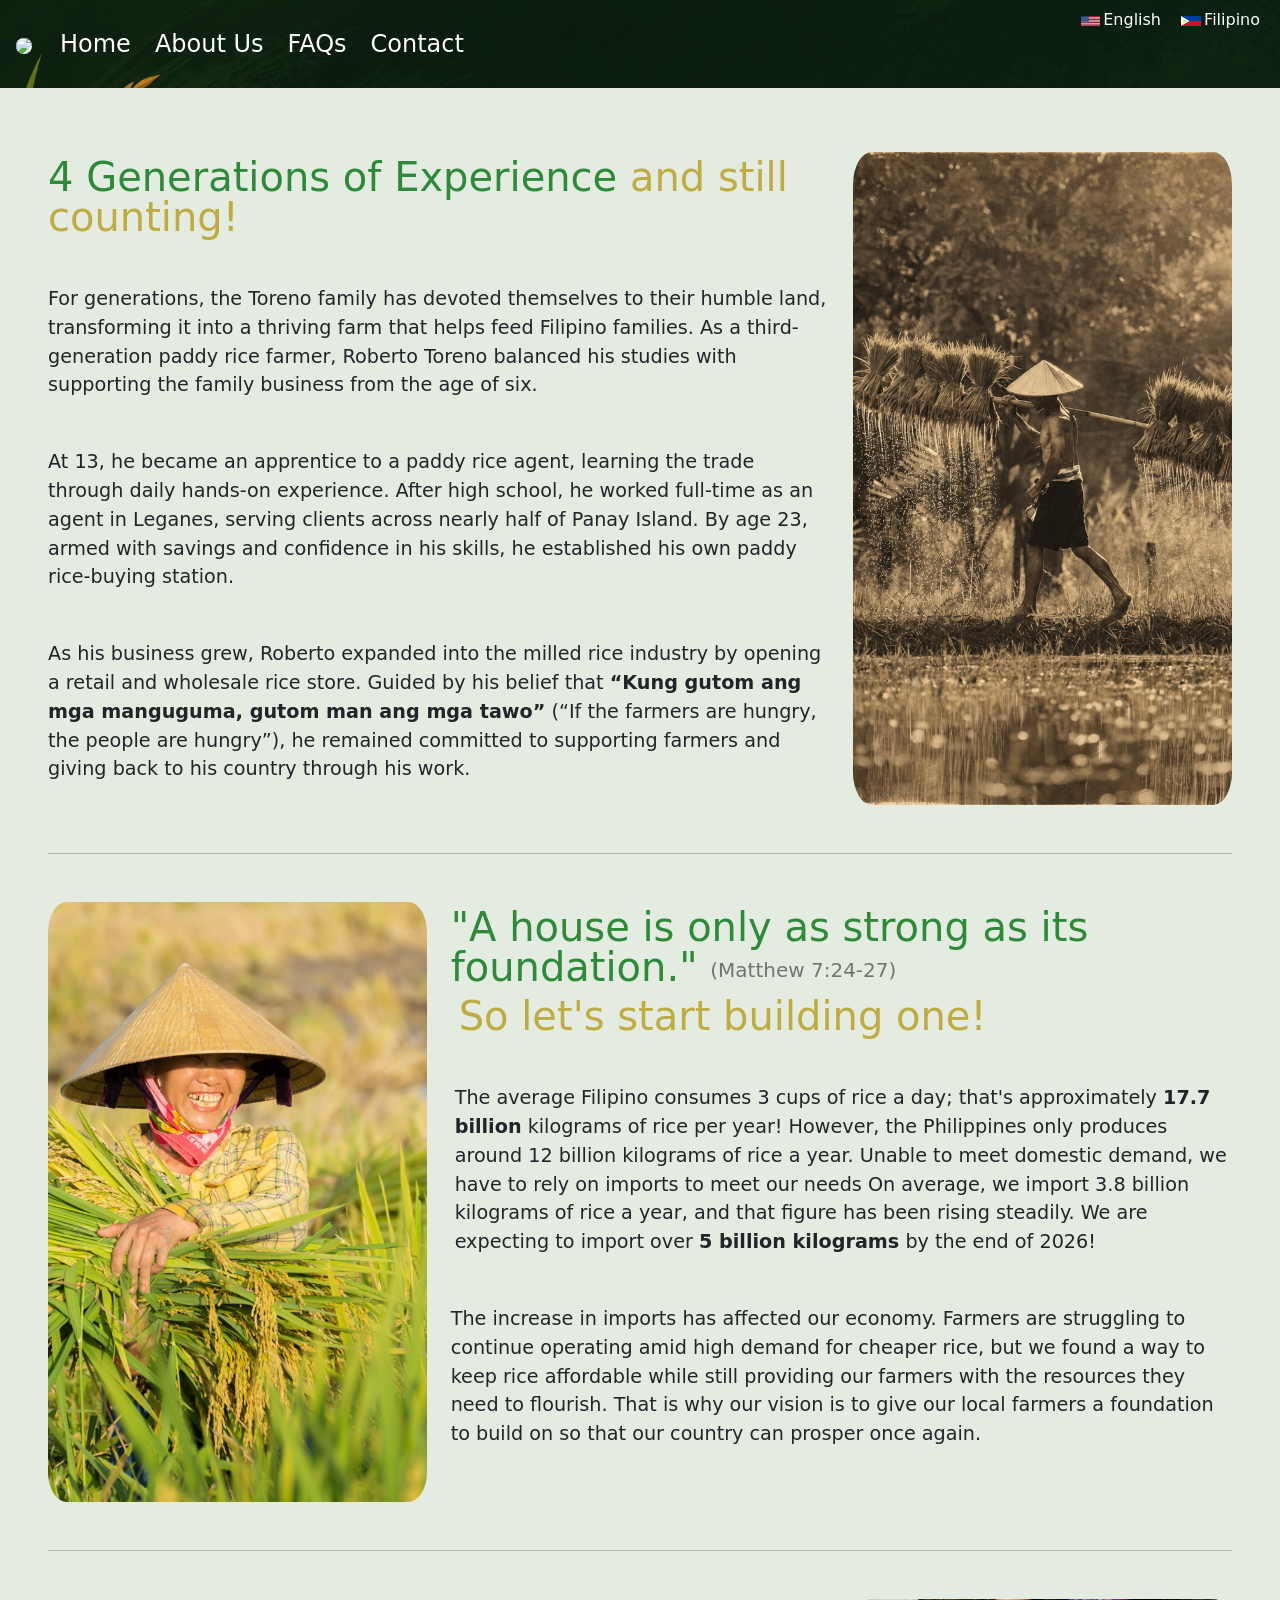
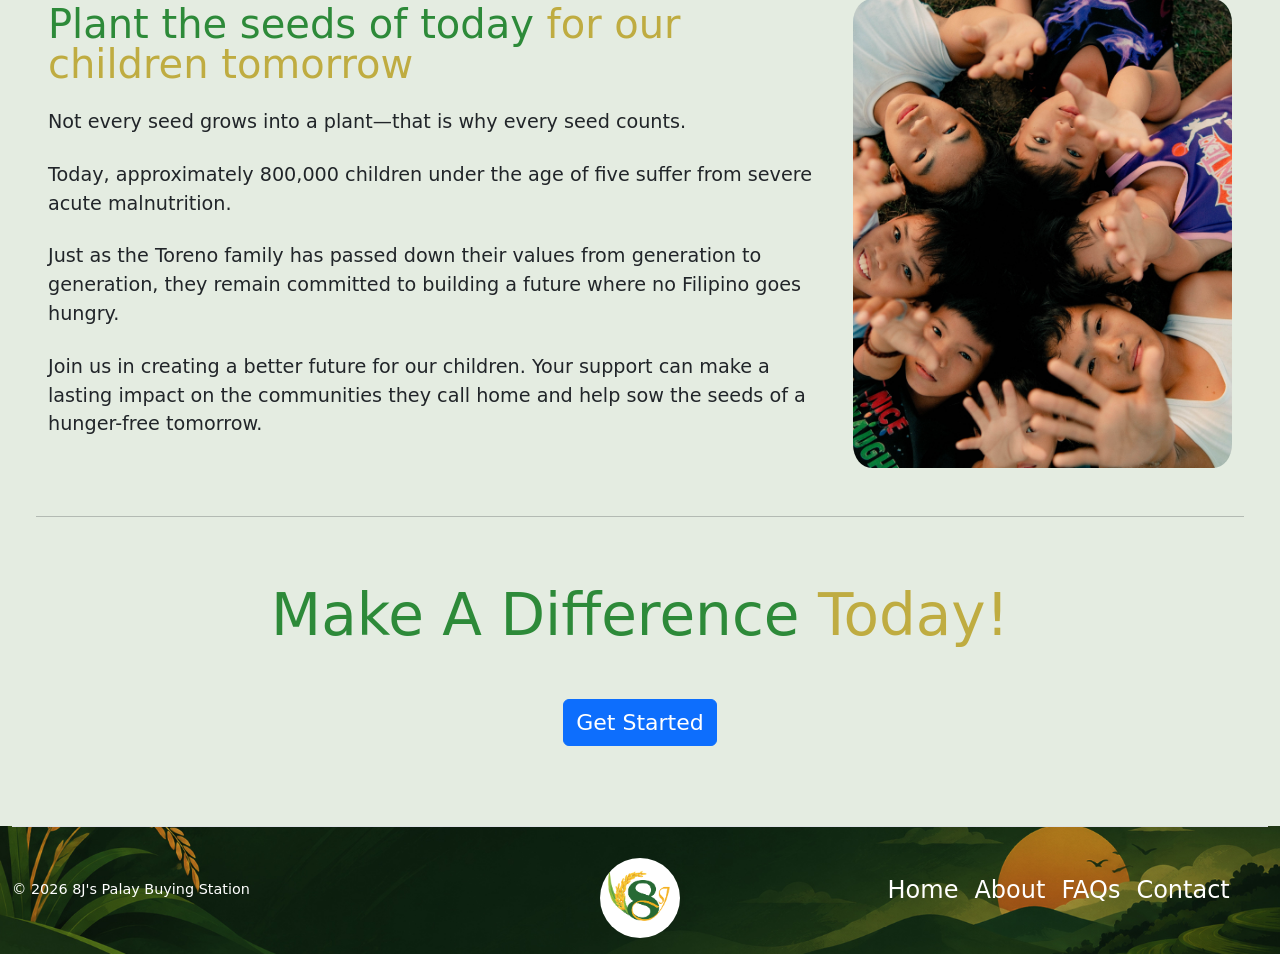
==== en/about-en.html @ 1795bb7c "Removed Public Folder" ====
<!DOCTYPE html>
<html lang="en">

<head>
  <meta charset="UTF-8">
  <meta name="viewport" content="width=device-width, initial-scale=1.0">
  <title>8J's Palay Buying Station</title>
  <style>



  </style>

  <link rel="stylesheet" href="../css/style-en.css">
  <link href="https://cdn.jsdelivr.net/npm/bootstrap@5.3.8/dist/css/bootstrap.min.css" rel="stylesheet"
    integrity="sha384-sRIl4kxILFvY47J16cr9ZwB07vP4J8+LH7qKQnuqkuIAvNWLzeN8tE5YBujZqJLB" crossorigin="anonymous">


</head>

<body>
  <div class="site-wrapper">
    <!--Header-->
    <section id="navbar">
      <nav class="navbar navbar-expand-md navbar-dark fixed-top nav-bg">
        <div class="container-fluid px-3">
          <a class="navbar-brand" href="./index.html">
            <img src="../images/logo/logo.png" class="logo">
          </a>
          <button class="navbar-toggler collapsed" type="button" data-bs-toggle="collapse" data-bs-target="#navbarCollapse"
            aria-controls="navbarNavAltMarkup" aria-expanded="false" aria-label="Toggle navigation">
            <span class="navbar-toggler-icon"></span>
          </button>
          <div class="collapse navbar-collapse navHeaderCollapse" id="navbarCollapse">
            <ul class="navbar-nav me-auto mb-2 mb-md-0">
              <li class="nav-item mx-1"> <a class="nav-link active navbar-items" id="nav-home" aria-current="page"
                  href="../index.html">Home</a> </li>
              <li class="nav-item mx-1"> <a class="nav-link active navbar-items" aria-current="page"
                  href="./about-en.html">About Us</a> </li>
              <li class="nav-item mx-1"> <a class="nav-link active navbar-items" aria-current="page"
                  href="faq-en.html">FAQs</a> </li>
              <li class="nav-item mx-1"> <a class="nav-link active navbar-items" aria-current="page"
                  href="contact-en.html">Contact</a> </li>
            </ul>
            <div class="lang-options col-md-3 text-end mx-1 pb-5">
              <a href="index.html" class="lang eng" style="margin-right: 10px; text-decoration: none; color:white;"><img
                  id="us-flag" src="../images/others/jp-draws-US-Flag.svg" alt="US Flag">English</a>
              <a href="../fil/home-tl.html" class="lang tl"
                style="margin-left: 2px; text-decoration: none; color:white;"><img id="ph-flag"
                  src="../images/others/jp-draws-Philippines-Flag.svg" alt="Filipino Flag">Filipino</a>
            </div>
          </div>
        </div>
      </nav>
    </section>
    
    <!--Featurette-->
    <section id="featurette" class="m-5">
      <br />
      <div class="row featurette">
        <div class="col-md-8 featurette-padding">
          <h2 class="featurette-heading fw-normal lh-1">4 Generations of Experience <span class="text-body-secondary">and
              still counting!</span></h2>
          <p class="lead my-5">
            For generations, the Toreno family has devoted themselves to their humble land, transforming it into a thriving
            farm
            that helps feed Filipino families. As a third-generation paddy rice farmer, Roberto Toreno balanced his studies
            with
            supporting the family business from the age of six. </p>
    
          <p class="lead my-5">At 13, he became an apprentice to a paddy rice agent, learning the trade through daily
            hands-on experience. After high
            school, he worked full-time as an agent in Leganes, serving clients across nearly half of Panay Island. By age
            23, armed
            with savings and confidence in his skills, he established his own paddy rice-buying station.</p>
    
          <p class="lead mt-5">As his business grew, Roberto expanded into the milled rice industry by opening a retail and
            wholesale rice store.
            Guided by his belief that <span class="p-emphasis">“Kung gutom ang mga manguguma, gutom man ang mga tawo”</span>
            (“If the farmers are hungry, the people
            are hungry”), he remained committed to supporting farmers and giving back to his country through his work.</p>
          </p>
        </div>
        <div class="col-md-4 d-flex" style="text-align: center;"> <img
            src="../images/others/ChatGPT Image Jun 21, 2026, 06_47_35 PM.png" class="images-featurette"
            alt="Vintage photo of a farmer">
        </div>
      </div>
      <hr class="featurette-divider" style="margin: 3rem 0;">
      <div class="row featurette">
        <div class="col-md-8 order-md-2 featurette-padding">
          <h2 class="featurette-heading fw-normal lh-1 ">"A house is only as strong as its foundation."
            <span class="proverb">(Matthew 7:24-27)</span>
            <br />
            <span class="text-body-secondary" style="display: inline-block; margin-top: 9px; margin-left: 8px;">So let's
              start building one!</span>
          </h2>
          <p class="lead my-5 ps-1">
            The average Filipino consumes 3 cups of rice a day; that's approximately <span class="p-emphasis">17.7
              billion</span> kilograms of rice per year!
            However, the Philippines only produces around 12 billion kilograms of rice a year.
            Unable to meet domestic demand, we have to rely on imports to meet our needs
            On average, we import 3.8 billion kilograms of rice a year, and that figure has been rising steadily.
            We are expecting to import over <span class="p-emphasis">5 billion kilograms</span> by the end of 2026!
            </p>
            <p class="lead my-5">The increase in imports has affected our economy.
            Farmers are struggling to continue operating amid high demand for cheaper rice, but we found a way to keep rice
            affordable while still providing our farmers with the resources they need to flourish.
            That is why our vision is to give our local farmers a foundation to build on so that our country can prosper
            once again.
          </p>
        </div>
        <div class="col-md-4 order-md-1 d-flex" style="text-align: center;"> <img src="../images/palay/happy-farmer.jpg" class="images-featurette"
            alt="A smiling farmer holding paddy rice">
        </div>
      </div>
      <hr class="featurette-divider" style="margin: 3rem 0;">
      <div class="row featurette">
        <div class="col-md-8 featurette-padding">
          <h2 class="featurette-heading fw-normal lh-1">Plant the seeds of today <span class="text-body-secondary">for our
              children tomorrow</span></h2>
          <p class="lead my-4">
            Not every seed grows into a plant—that is why every seed counts.</p>
    
          <p class="lead my-4">Today, approximately 800,000 children under the age of five suffer from severe acute
            malnutrition.</p>
    
          <p class="lead my-4">Just as the Toreno family has passed down their values from generation to generation,
            they
            remain committed to building
            a future where no Filipino goes hungry.
          </p>
          <p class="lead my-4">Join us in creating a better future for our children. Your support
            can
            make a
            lasting impact on the communities they call home and help sow the seeds of a hunger-free tomorrow.
          </p>
    
    
        </div>
        <div class="col-md-4 d-flex" style="text-align: center;"> <img src="../images/others/children.jpg" class="images-featurette"
            alt="Filipino children reaching out">
        </div>
        <hr class="featurette-divider" style="margin-top: 3rem;">
      </div>
    </section> <!-- END THE FEATURETTES -->
    
    <!--Segway-->
    <section id="segway">
      <div class="container">
        <div class="segway">
          <h3 class="mb-5 seg-head" style="font-size:58px; color:#2d8a39;">Make A Difference <span
              style="color: #BFAC41">Today!</h3>
        </div>
        <div class="segway">
          <a href="./contact-en.html"><button class="btn btn-primary d-inline-flex align-items-center seg-btn" type="button"
              style="font-size: 22px; margin-bottom: 5rem;">
              Get Started </button></a>
        </div>
      </div>
      <div>
    </section>
    
    
    
    <!--Footer-->
    <section id="footer">
      <div class="container-fluid foot-bg">
        <footer class="d-flex flex-wrap justify-content-between align-items-center py-3 border-top">
          <p class="col-md-4 mb-0 copy-footer">© 2026 8J's Palay Buying Station</p> <a href="./index.html"
            class="col-md-4 d-flex align-items-center justify-content-center mb-3 mb-md-0 me-md-auto link-body-emphasis text-decoration-none"
            aria-label="Bootstrap"> <img class="logo-foot" src="../images/logo/Logo.png"
              alt="8J's Palay Buying Station Logo" style="width:80px"></a>
          <ul class="nav col-md-4 justify-content-center foot-nav">
            <li class="nav-item"><a href="../index.html" class="nav-link px-2 footer-item">Home</a></li>
            <li class="nav-item"><a href="./about-en.html" class="nav-link px-2 footer-item">About</a></li>
            <li class="nav-item"><a href="./faq-en.html" class="nav-link px-2 footer-item">FAQs</a></li>
            <li class="nav-item"><a href="./contact-en.html" class="nav-link px-2 footer-item">Contact</a></li>
          </ul>
        </footer>
      </div>
    </section>
    
    <!--Bootstrap JS Script-->
    <script src="https://cdn.jsdelivr.net/npm/bootstrap@5.3.8/dist/js/bootstrap.bundle.min.js"
      integrity="sha384-FKyoEForCGlyvwx9Hj09JcYn3nv7wiPVlz7YYwJrWVcXK/BmnVDxM+D2scQbITxI" crossorigin="anonymous"></script>
  </div>
</body>
</html>
---- css/style-en.css ----
/*Desktop View*/
@media only screen and (min-width: 1025px) {
  * {
    margin: 0;
    padding: 0;
    box-sizing:border-box;
  }

  html
  body {
    margin: 0;
    padding: 0;
    background-color: #1f61001e;

  }

  .site-wrapper {
    width: 100%;
    overflow: auto;

  }

  h1, h2, h3, h4, h5, h6, p {
    margin: 0;
    padding: 0;
  }

  p {
    font-size: 1.4rem;
    font-weight: 400;
  }


  /*navbar*/
  #navbar {
    margin: 0;
    gap: 0;
    width: 100vw;
    height: 80px;
    z-index: 2;

  }

  header {
    background-color: #507526e8;
  }

  .logo {
    width: 4rem;
    border-radius: 50%;
    margin: 0;
    padding: 0;
    background-color:white;

  }

  .logo.nav {
    position: relative;
    left: 30px;
  }

  li .navbar-items {
    font-size: 24px;
    font-weight: 300;
  }


  li .navbar-items:hover {
    transform: scale(130%, 130%);
    color: rgb(255, 230, 0) !important;
    margin: 0px 10px;

  }

  .lang {
    font-size: 1rem;
  }

  .lang:hover {
    color: rgb(255, 230, 0) !important;
  }


  #us-flag {
    height: 16px;
    padding: 3px;
    margin: auto;
  }

  #ph-flag {
    height: 16px;
    padding: 3px;
    margin: auto;

  }


  /*Cover*/
  #cover {
    margin: auto;
    padding: 0;
    height: 90vh;

  }

  .container-fluid.carousel {
    width: 100%;
    height: 100%;
    margin: 0;
    padding: 0;

  }

  .cover-item {
    width: 100%;
    height: 90vh;
    object-fit: cover;
    object-position: 50% center;
  }

  #cover-2 {
    width: 100%;
    height: 90vh;
    object-fit: cover;
    object-position: 25% top;
  }



  /*Features*/
  .features.heading {
    text-align: center;
  }

  .marketing .col-lg-4 {
    margin-bottom: 1.5rem;
    text-align: center;
  }

  .container.marketing>.row .col-lg-4 {
    padding: 80px; 
  }

  .features.rounded-image {
    height: 15rem;
    width: 15rem;
    margin-bottom: 30px;
    border-radius: 50%;
    object-fit: cover;
    object-position: center;
  }

  .features.rounded-image.change-position {
    object-position: 5% 5%;
  }


  /*Featurette*/

  .featurette-heading.fw-normal.lh-1 {
    color:#2d8a39;
    font-size: 2.5rem;
  }

  h2>.text-body-secondary {
    color: #BFAC41 !important;
  }

  .images-featurette {
    width: 100%;
    aspect-ratio: 1/1;
    object-fit: cover;
    object-position: center;
    border-radius: 5%;
  }

  .p-emphasis {
    font-weight: 700;
  }

  .featurette-padding {
    padding: 5px 70px;
  }

  span.proverb {
    font-size: 20px;
    color: black;
    opacity: 50%;
    vertical-align: middle;
  }

  p.lead {
    font-size: 1.2rem;
    font-weight: 400;
  }


  /*Hero*/

  #mabuhay-gradient {
    font-size: 7rem;
    -webkit-text-stroke: 0.5px black;
    background-image:url(../images/others/flag-clip.jpg);
    background-position: 50% 50%;
    background-repeat: no-repeat;
    background-size: cover;
    -webkit-background-clip: text;
    background-clip: text;
    -webkit-text-fill-color: transparent;
    color: transparent;
    background-clip: text;
  }

  /*Jumbotron*/

  .jumb-bg-img {
    background-image: url(../images/ph-flags.jpg);
    background-size: cover;
    background-repeat: no-repeat;
    background-position: center;
    
  }


  /*Segway*/
  .segway {
    display: flex;
    flex-flow: row nowrap;
    flex-basis: auto;
    justify-content: center;

  }

  .seg-head:hover {
    transform: scale(110%, 110%);
  }

  .seg-btn:hover {
    transform: scale(110%, 110%);
  }



  /*FAQ*/

  .faq-title {
    font-size: 58px;
  }

  .paddy-faq-head {
    display: flex;
  }

  .rice-faq-head {
    display:flex;
  }

  .p-faq {
    font-size: 1.2rem;
  }

  .p-close {
    font-size: 1.4rem;
    font-weight: 500;
    margin-top: 30px;
  }
  
  h2.accordion-header>button {
    font-size: 1.4rem;
    font-weight: 400;
  }




  /*Footer*/
  #footer{
    width: 100%;
    height: 100%;
    margin: 0;
    padding: 0;
  }


  li .footer-item {
    font-size: 1.5em;
    font-weight: 700px;
    color: #ffffff;
  }

  li .footer-item:hover {
    transform: scale(130%, 130%);
    color: rgb(255, 230, 0) !important;
    margin: 0px 10px;
  }

  .copy-footer {
    font-size: 0.9rem;
    color: #ffffff;
  }

  #footer>div>footer>a>img.logo-foot {
    margin-top: 15px;
    border-radius: 50%;
    padding: 0;
    background-color: white;
  }


  .nav-bg {
    background-image: url(../images/others/bg-opaque.jpg);
    background-size: cover;
  }


  .foot-bg {
    background-image: url(../images/others/bg-opaque.jpg);
    background-size: cover;
    background-position: center;
  }
}



/*min-width 768px and max-width 1024px*/
@media only screen and (max-width: 1024px), (min-width: 768) {
  * {
    margin: 0;
    padding: 0;
    box-sizing: border-box;
  }

  html body {
    margin: 0;
    padding: 0;
    background-color: #1f61001e;

  }

  .site-wrapper {
    width: 100%;
    overflow: auto;

  }

  h1,
  h2,
  h3,
  h4,
  h5,
  h6,
  p {
    margin: 0;
    padding: 0;
  }

  p {
    font-size: 1.4rem;
    font-weight: 400;
  }


  /*navbar*/
  #navbar {
    margin: 0;
    gap: 0;
    width: 100vw;
    height: 80px;
    z-index: 2;

  }

  header {
    background-color: #507526e8;
  }

  .logo {
    width: 4rem;
    border-radius: 50%;
    margin: 0;
    padding: 0;
    background-color: white;

  }

  .logo.nav {
    position: relative;
    left: 30px;
  }

  li .navbar-items {
    font-size: 24px;
    font-weight: 300;
  }


  li .navbar-items:hover {
    transform: scale(130%, 130%);
    color: rgb(255, 230, 0) !important;
    margin: 0px 10px;

  }

  a.lang.eng {
    font-size: 14px;
  }

  a.lang.tl {
    font-size: 14px;
  }

  .lang {
    font-size: 1rem;
  }

  .lang:hover {
    color: rgb(255, 230, 0) !important;
  }


  #us-flag {
    height: 16px;
    padding: 3px;
    margin: auto;
  }

  #ph-flag {
    height: 16px;
    padding: 3px;
    margin: auto;

  }


  /*Cover*/
  #cover {
    margin: auto;
    padding: 0;
    height: 90vh;

  }

  .container-fluid.carousel {
    width: 100%;
    height: 100%;
    margin: 0;
    padding: 0;

  }

  .cover-item {
    width: 100%;
    height: 90vh;
    object-fit: cover;
    object-position: 50% center;
  }

  #cover-2 {
    width: 100%;
    height: 90vh;
    object-fit: cover;
    object-position: 25% top;
  }



  /*Features*/
  .features.heading {
    text-align: center;
  }

  .marketing .col-lg-4 {
    margin-bottom: 1.5rem;
    text-align: center;
  }

  .container.marketing>.row .col-lg-4 {
    padding: 80px;
  }

  .features.rounded-image {
    height: 15rem;
    width: 15rem;
    margin-bottom: 30px;
    border-radius: 50%;
    object-fit: cover;
    object-position: center;
  }

  .features.rounded-image.change-position {
    object-position: 5% 5%;
  }


  /*Featurette*/

  .featurette-heading.fw-normal.lh-1 {
    color: #2d8a39;
    font-size: 2.2rem;
  }

  h2>.text-body-secondary {
    color: #BFAC41 !important;
  }

  .images-featurette {
    width: 100%;
    aspect-ratio: 1/1;
    object-fit: cover;
    object-position: center;
    border-radius: 50%;

  }

  .p-emphasis {
    font-weight: 700;
  }

  .featurette-padding {
    padding: 5px 70px;
  }

  span.proverb {
    font-size: 20px;
    color: black;
    opacity: 50%;
    vertical-align: middle;
  }

  p.lead {
    font-size: 1rem;
    font-weight: 400;
  }


  /*Hero*/

  #mabuhay-gradient {
    font-size: 5rem;
    -webkit-text-stroke: 0.5px black;
    background-image: url(../images/others/flag-clip.jpg);
    background-position: 50% 50%;
    background-repeat: no-repeat;
    background-size: cover;
    -webkit-background-clip: text;
    background-clip: text;
    -webkit-text-fill-color: transparent;
    color: transparent;
    background-clip: text;
  }

  /*Jumbotron*/

  .jumb-bg-img {
    background-image: url(../images/ph-flags.jpg);
    background-size: cover;
    background-repeat: no-repeat;
    background-position: center;

  }


  /*Segway*/
  .segway {
    display: flex;
    flex-flow: row nowrap;
    flex-basis: auto;
    justify-content: center;

  }

  .seg-head:hover {
    transform: scale(110%, 110%);
  }

  .seg-btn:hover {
    transform: scale(110%, 110%);
  }


  /*Footer*/
  #footer {
    width: 100%;
    height: 100%;
    margin: 0;
    padding: 0;
  }


  li .footer-item {
    font-size: 1em;
    font-weight: 700px;
    color: #ffffff;
  }

  li .footer-item:hover {
    transform: scale(130%, 130%);
    color: rgb(255, 230, 0) !important;
    margin: 0px 10px;
  }

  .copy-footer {
    font-size: 0.8rem;
    color: #ffffff;
  }

  #footer>div>footer>a>img.logo-foot {
    transform: scale(80%);
    margin-top: 15px;
    border-radius: 50%;
    padding: 0;
    background-color: white;
  }


  .nav-bg {
    background-image: url(../images/others/bg-opaque.jpg);
    background-size: cover;
  }


  .foot-bg {
    background-image: url(../images/others/bg-opaque.jpg);
    background-size: cover;
    background-position: center;
  }
}



/*max-width 767px*/
@media only screen and (max-width: 767px) {
  * {
    margin: 0;
    padding: 0;
    box-sizing: border-box;
  }

  html body {
    margin: 0;
    padding: 0;
    background-color: #1f61001e;

  }


  h1,
  h2,
  h3,
  h4,
  h5,
  h6,
  p {
    margin: 0;
    padding: 0;
  }

  p {
    font-size: 1.4rem;
    font-weight: 400;
  }


  /*navbar*/
  #navbar {
    margin: 0;
    gap: 0;
    width: 100vw;
    height: 80px;
    z-index: 2;
    word-break: break-all;

  }

  header {
    background-color: #507526e8;
  }

  .logo {
    width: 3rem;
    border-radius: 50%;
    margin: 0;
    padding: 0;
    background-color: white;
    position: absolute;
    left: 44%;
    bottom: 7%;

  }

  .logo.nav {
    position: relative;
    left: 30px;
  }

  li.nav-link.nav-item {
    display: inline-flex;
  }

  li .navbar-items {
    display: flex;
    flex: 1 1 0;
    font-size: 22px;
    font-weight: 500;
    margin-bottom: 1em;
    border-radius: 10%;
    width: 110px;
    justify-content: center;
    background-color: rgba(0, 128, 0, 0.171);
  }


  li .navbar-items:hover {
    transform: scale(100%, 100%);
    color: rgb(255, 230, 0) !important;
    margin: 0px 10px;

  }

  .lang:hover {
    color: rgb(255, 230, 0) !important;
  }

  a.lang.eng {
    font-size: 14px;
  }

  a.lang.tl {
    font-size: 14px;
  }

  #nav-home {
    margin-top: 0;

  }


  #us-flag {
    height: 18px;
    padding: 3px;
    margin: auto;
  }

  #ph-flag {
    height: 18px;
    padding: 3px;
    margin: auto;

  }

  .flex-shrink-0 {
    flex-shrink: 0 !important;
  }

  #navbarCollapse>div {
    padding: 0.8em !important;
    margin-right: 0 !important;
  }





  /*Cover*/
  #cover {
    margin: auto;
    padding: 0;
    height: 90vh;

  }

  .container-fluid.carousel {
    width: 100%;
    height: 100%;
    margin: 0;
    padding: 0;

  }

  .cover-item {
    width: 100%;
    height: 90vh;
    object-fit: cover;
    object-position: 50% center;
  }

  #cover-2 {
    width: 100%;
    height: 90vh;
    object-fit: cover;
    object-position: 25% top;
  }



  /*Features*/
  .features.heading {
    text-align: center;
  }

  .marketing .col-lg-4 {
    margin-bottom: 1.5rem;
    text-align: center;
  }

  .container.marketing>.row .col-lg-4 {
    padding: 80px;
  }

  .features.rounded-image {
    height: 15rem;
    width: 15rem;
    margin-bottom: 30px;
    border-radius: 50%;
    object-fit: cover;
    object-position: center;
  }

  .features.rounded-image.change-position {
    object-position: 5% 5%;
  }


  /*Featurette*/

  .featurette-heading.fw-normal.lh-1 {
    color: #2d8a39;
    font-size: 2.5rem;
  }

  h2>.text-body-secondary {
    color: #BFAC41 !important;
  }

  .images-featurette {
    width: 70%;
    aspect-ratio: 1/1;
    object-fit: cover;
    object-position: center;
    border-radius: 15%;

  }

  .p-emphasis {
    font-weight: 700;
  }

  .featurette-padding {
    padding: 5px 70px;
  }

  span.proverb {
    font-size: 20px;
    color: black;
    opacity: 50%;
    vertical-align: middle;
  }

  p.lead {
    font-size: 1.1rem;
    font-weight: 400;
  }

  #featurette>div .col-md-4 {
    text-align: center !important;
    margin: 20px 0px;
  }

  /****CENTER IMAGES DAMN THING STUBBORN****/
  #featurette>div:nth-child(2)>div.col-md-4.d-flex {
    display: flex !important;
    justify-content: center !important;
    align-items: center !important;
  }

  #featurette>div:nth-child(4)>div.col-md-4.order-md-1.d-flex {
    display: flex !important;
    justify-content: center !important;
    align-items: center !important;
  }

  #featurette>div:nth-child(6)>div.col-md-4.d-flex {
    display: flex !important;
    justify-content: center !important;
    align-items: center !important;
  }



  /*Hero*/

  #mabuhay-gradient {
    font-size: 4rem;
    -webkit-text-stroke: 0.5px black;
    background-image: url(../images/others/flag-clip.jpg);
    background-position: 50% 50%;
    background-repeat: no-repeat;
    background-size: cover;
    -webkit-background-clip: text;
    background-clip: text;
    -webkit-text-fill-color: transparent;
    color: transparent;
    background-clip: text;
  }

  /*Jumbotron*/

  .jumb-bg-img {
    background-image: url(../images/ph-flags.jpg);
    background-size: cover;
    background-repeat: no-repeat;
    background-position: center;

  }


  /*Segway*/
  .segway {
    display: flex;
    flex-flow: row nowrap;
    flex-basis: auto;
    justify-content: center;

  }

  .seg-head:hover {
    transform: scale(110%, 110%);
  }

  .seg-btn:hover {
    transform: scale(110%, 110%);
  }


  /*Location*/
  iframe {
    width: 350px !important;
    height: 350px !important;
  }



  /*FAQ*/
  .p-faq {
    font-size: 1rem;
  }

  h2.accordion-header>button {
    font-size: 1.1rem;
    font-weight: 400;
  }



  /*Footer*/
  #footer {
    width: 100%;
    height: 100%;
    margin: 0;
    padding: 0;
  }

  li .footer-item {
    display: none;
    font-size: 14px;
    font-weight: 700px;
    color: #ffffff;
  }

  li .footer-item:hover {
    transform: scale(110%, 110%);
    color: rgb(255, 230, 0) !important;
    margin: 0px 10px;
  }

  .copy-footer {
    font-size: 0.6rem;
    color: #ffffff;
  }

  #footer>div>footer>a>img.logo-foot {
    transform: scale(50%);
    position: absolute;
    left: 40%;
    margin-top: 15px;
    border-radius: 50%;
    padding: 0;
    background-color: white;

  }

  .nav-bg {
    background-image: url(../images/others/bg-opaque.jpg);
    background-size: cover;
  }


  .foot-bg {
    background-image: url(../images/others/bg-opaque.jpg);
    background-size: cover;
    background-position: center;
  }

}



/*Nokia???*/
@media only screen and (max-width: 480px) {
  * {
    margin: 0;
    padding: 0;
    box-sizing: border-box;
  }

  html body {
    margin: 0;
    padding: 0;
    background-color: #1f61001e;

  }


  h1,
  h2,
  h3,
  h4,
  h5,
  h6,
  p {
    margin: 0;
    padding: 0;
  }

  p {
    font-size: 1.4rem;
    font-weight: 400;
  }


  /*navbar*/
  #navbar {
    margin: 0;
    gap: 0;
    width: 100vw;
    height: 80px;
    z-index: 2;
    word-break: break-all;

  }

  header {
    background-color: #507526e8;
  }

  .logo {
    width: 3rem;
    border-radius: 50%;
    margin: 0;
    padding: 0;
    background-color: white;
    position: absolute;
    left: 44%;
    bottom: 7%;

  }

  .logo.nav {
    position: relative;
    left: 30px;
  }

  li.nav-link.nav-item {
    display: inline-flex;
  }

  li .navbar-items {
    display: flex;
    flex: 1 1 0;
    font-size: 22px;
    font-weight: 500;
    margin-bottom: 1em;
    border-radius: 10%;
    width: 110px;
    justify-content: center;
    background-color: rgba(0, 128, 0, 0.171);
  }


  li .navbar-items:hover {
    transform: scale(100%, 100%);
    color: rgb(255, 230, 0) !important;
    margin: 0px 10px;

  }

  a.lang.eng {
  font-size: 12px;
  }

  a.lang.tl {
    font-size: 12px;
  }

  .lang:hover {
    color: rgb(255, 230, 0) !important;
  }

  #nav-home {
    margin-top: 0;

  }


  #us-flag {
    height: 18px;
    padding: 3px;
    margin: auto;
  }

  #ph-flag {
    height: 18px;
    padding: 3px;
    margin: auto;

  }

  .flex-shrink-0 {
    flex-shrink: 0 !important;
  }

  #navbarCollapse>div {
    padding: 0.8em !important;
    margin-right: 0 !important;
  }





  /*Cover*/
  #cover {
    margin: auto;
    padding: 0;
    height: 90vh;

  }

  .container-fluid.carousel {
    width: 100%;
    height: 100%;
    margin: 0;
    padding: 0;

  }

  .cover-item {
    width: 100%;
    height: 90vh;
    object-fit: cover;
    object-position: 50% center;
  }

  #cover-2 {
    width: 100%;
    height: 90vh;
    object-fit: cover;
    object-position: 25% top;
  }



  /*Features*/
  .features.heading {
    text-align: center;
  }

  .marketing .col-lg-4 {
    margin-bottom: 1.5rem;
    text-align: center;
  }

  .container.marketing>.row .col-lg-4 {
    padding: 80px;
  }

  .features.rounded-image {
    height: 15rem;
    width: 15rem;
    margin-bottom: 30px;
    border-radius: 50%;
    object-fit: cover;
    object-position: center;
  }

  .features.rounded-image.change-position {
    object-position: 5% 5%;
  }


  /*Featurette*/

  .featurette-heading.fw-normal.lh-1 {
    color: #2d8a39;
    font-size: 2.5rem;
  }

  h2>.text-body-secondary {
    color: #BFAC41 !important;
  }

  .images-featurette {
    width: 100%;
    aspect-ratio: 1/1;
    object-fit: cover;
    object-position: center;
    border-radius: 15%;
  }

  .p-emphasis {
    font-weight: 700;
  }

  .featurette-padding {
    padding: 5px 70px;
  }

  span.proverb {
    font-size: 20px;
    color: black;
    opacity: 50%;
    vertical-align: middle;
  }

  p.lead {
    font-size: 1.4rem;
    font-weight: 400;
  }

  #featurette>div.col-md-4 {
    text-align: center !important;
  }


  /*Hero*/

  #mabuhay-gradient {
    font-size: 3rem;
    -webkit-text-stroke: 0.5px black;
    background-image: url(../images/others/flag-clip.jpg);
    background-position: 50% 50%;
    background-repeat: no-repeat;
    background-size: cover;
    -webkit-background-clip: text;
    background-clip: text;
    -webkit-text-fill-color: transparent;
    color: transparent;
    background-clip: text;
  }

  /*Jumbotron*/

  .jumb-bg-img {
    background-image: url(../images/ph-flags.jpg);
    background-size: cover;
    background-repeat: no-repeat;
    background-position: center;

  }


  /*Segway*/
  .segway {
    display: flex;
    flex-flow: row nowrap;
    flex-basis: auto;
    justify-content: center;

  }

  .seg-head:hover {
    transform: scale(110%, 110%);
  }

  .seg-btn:hover {
    transform: scale(110%, 110%);
  }


  /*Location*/
  iframe {
    width: 350px !important;
    height: 350px !important;
  }



  /*Footer*/
  #footer {
    width: 100%;
    height: 100%;
    margin: 0;
    padding: 0;
  }

  li .footer-item {
    display: none;
    font-size: 14px;
    font-weight: 700px;
    color: #ffffff;
  }

  li .footer-item:hover {
    transform: scale(110%, 110%);
    color: rgb(255, 230, 0) !important;
    margin: 0px 10px;
  }

  .copy-footer {
    font-size: 0.5rem;
    color: #ffffff;
  }

  #footer>div>footer>a>img.logo-foot {
    transform: scale(50%);
    position: absolute;
    left: 40%;
    margin-top: 15px;
    border-radius: 50%;
    padding: 0;
    background-color: white;

  }

  .nav-bg {
    background-image: url(../images/others/bg-opaque.jpg);
    background-size: cover;
  }


  .foot-bg {
    background-image: url(../images/others/bg-opaque.jpg);
    background-size: cover;
    background-position: center;
  }

}
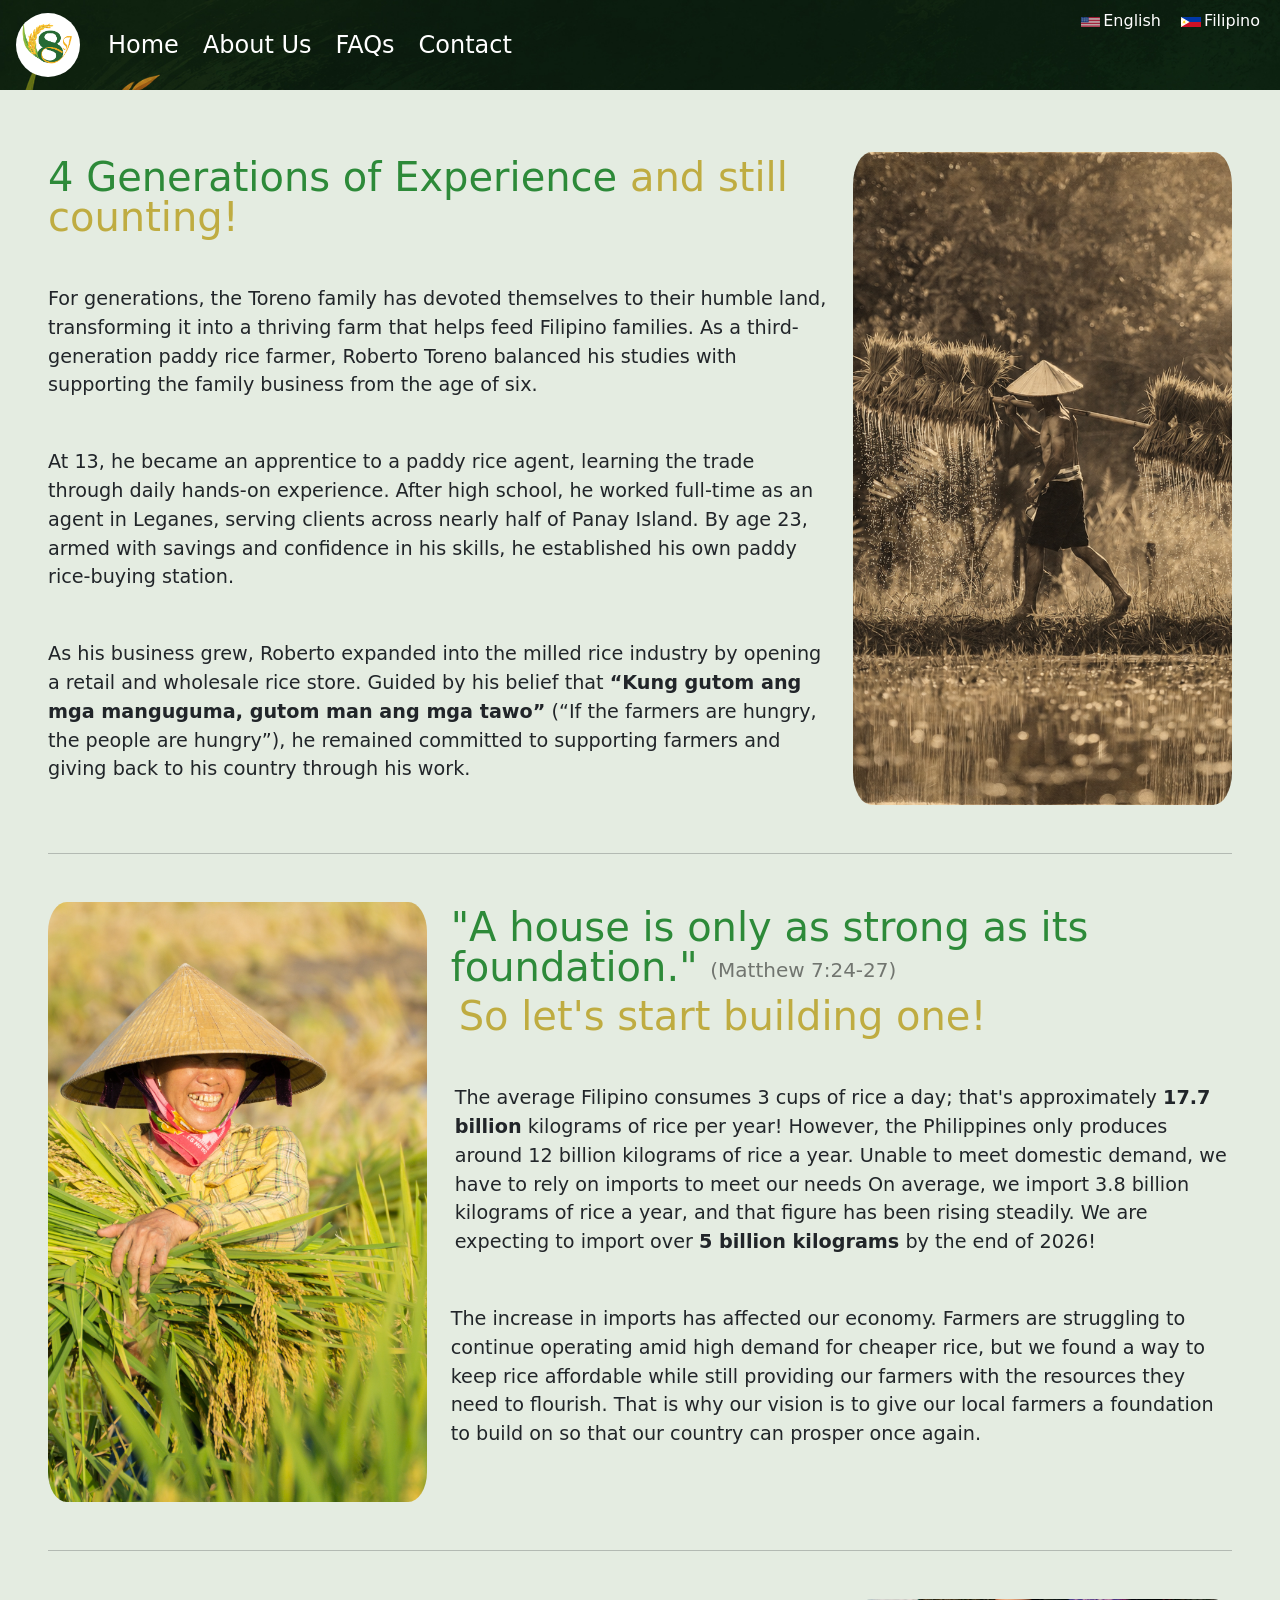
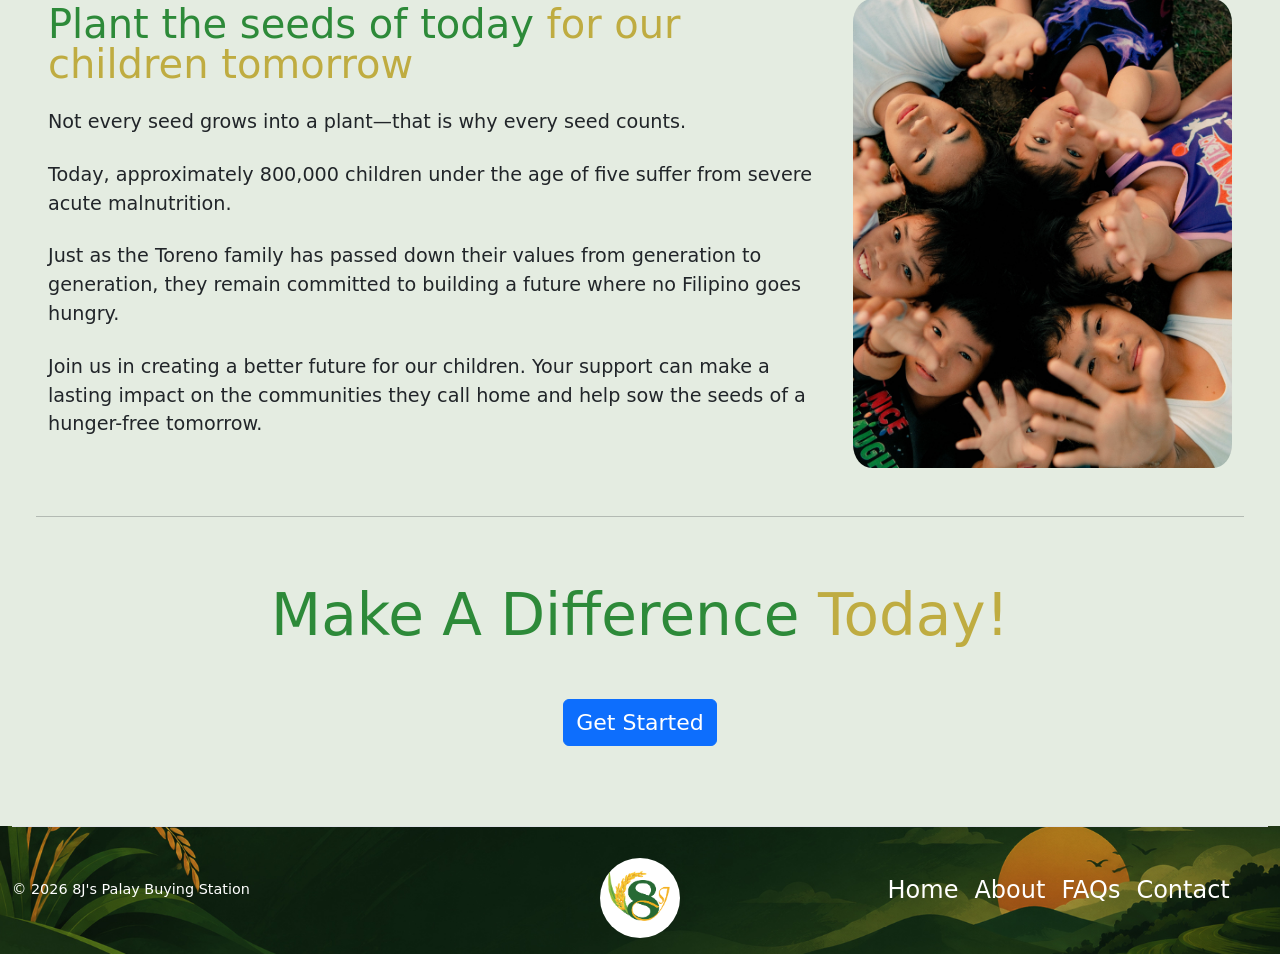
==== commit 0ab35ae7: "This is for sho now" ====
--- a/en/about-en.html
+++ b/en/about-en.html
@@ -24,8 +24,8 @@
     <section id="navbar">
       <nav class="navbar navbar-expand-md navbar-dark fixed-top nav-bg">
         <div class="container-fluid px-3">
-          <a class="navbar-brand" href="./index.html">
-            <img src="../images/logo/logo.png" class="logo">
+          <a class="navbar-brand" href="../index.html">
+            <img src="../images/logo/Logo.png" class="logo">
           </a>
           <button class="navbar-toggler collapsed" type="button" data-bs-toggle="collapse" data-bs-target="#navbarCollapse"
             aria-controls="navbarNavAltMarkup" aria-expanded="false" aria-label="Toggle navigation">
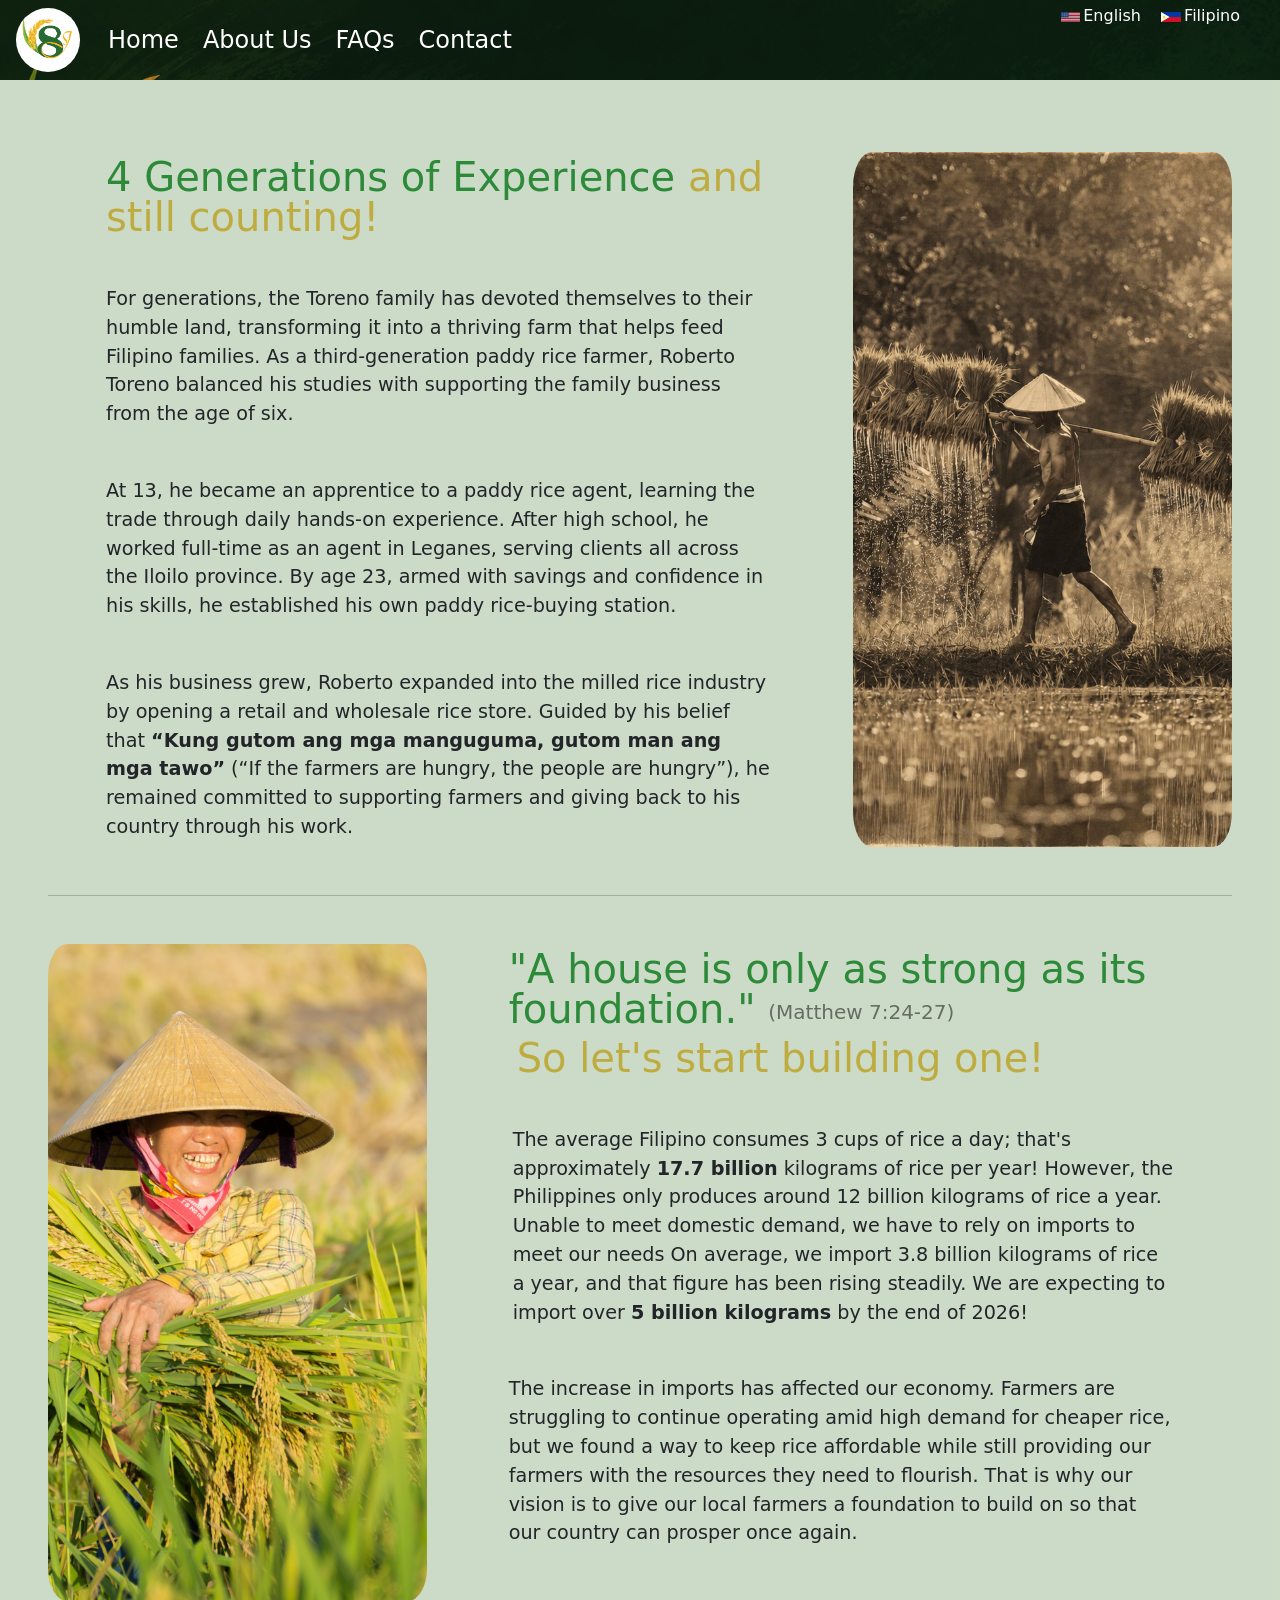
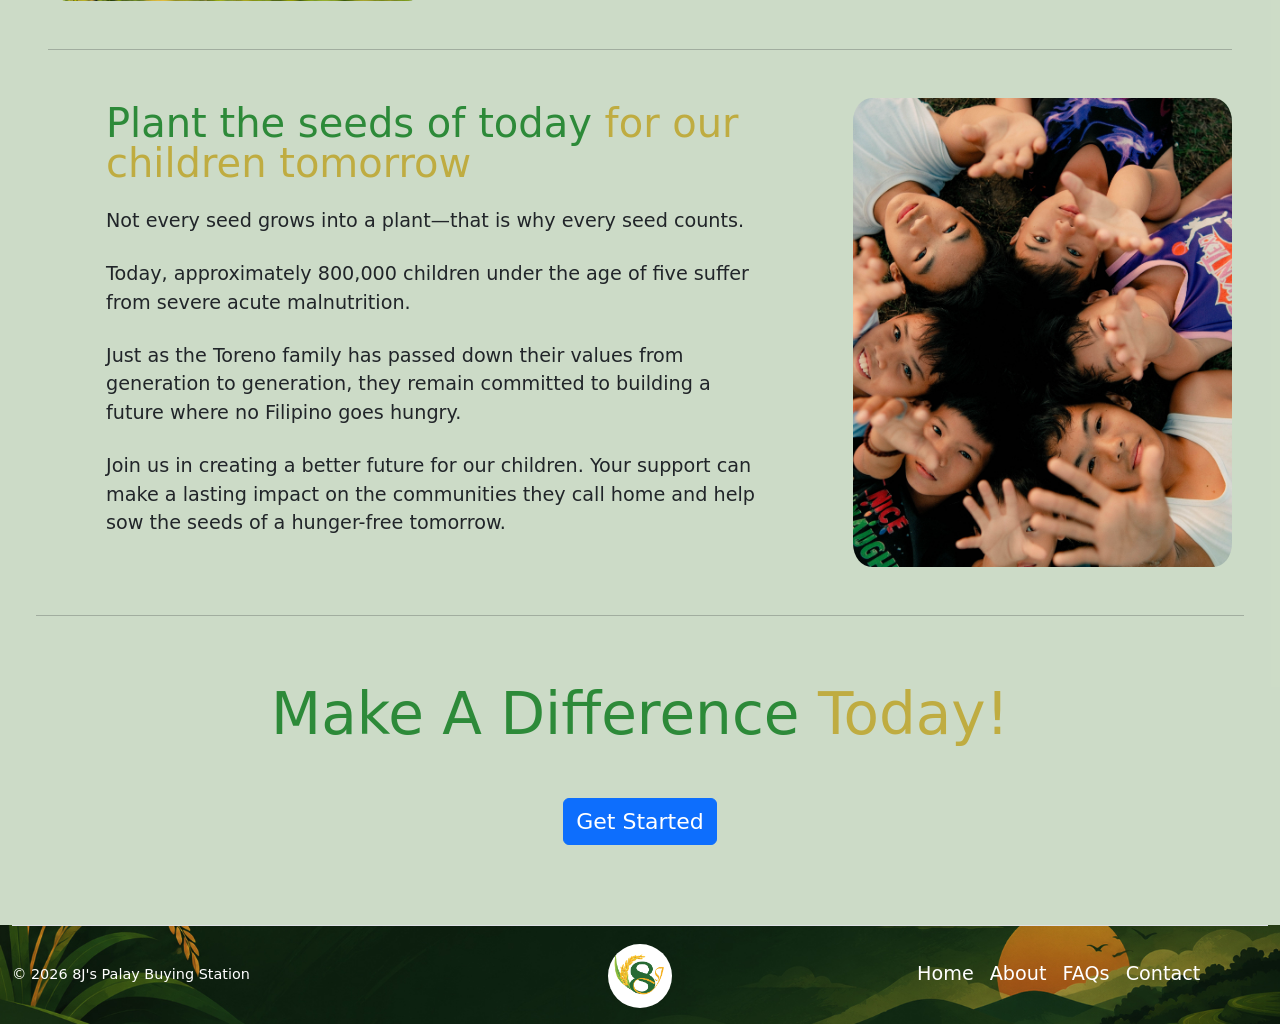
==== commit 1e2181a5: "Patch 0.0.1" ====
--- a/en/about-en.html
+++ b/en/about-en.html
@@ -11,10 +11,9 @@
 
   </style>
 
-  <link rel="stylesheet" href="../css/style-en.css">
   <link href="https://cdn.jsdelivr.net/npm/bootstrap@5.3.8/dist/css/bootstrap.min.css" rel="stylesheet"
     integrity="sha384-sRIl4kxILFvY47J16cr9ZwB07vP4J8+LH7qKQnuqkuIAvNWLzeN8tE5YBujZqJLB" crossorigin="anonymous">
-
+  <link rel="stylesheet" href="../css/style-en.css">
 
 </head>
 
@@ -42,10 +41,10 @@
               <li class="nav-item mx-1"> <a class="nav-link active navbar-items" aria-current="page"
                   href="contact-en.html">Contact</a> </li>
             </ul>
-            <div class="lang-options col-md-3 text-end mx-1 pb-5">
-              <a href="index.html" class="lang eng" style="margin-right: 10px; text-decoration: none; color:white;"><img
+            <div class="lang-options col-md-3 text-end mx-4 pb-5">
+              <a href="./about-en.html" class="lang eng" style="margin-right: 10px; text-decoration: none; color:white;"><img
                   id="us-flag" src="../images/others/jp-draws-US-Flag.svg" alt="US Flag">English</a>
-              <a href="../fil/home-tl.html" class="lang tl"
+              <a href="../fil/about-tl.html" class="lang tl"
                 style="margin-left: 2px; text-decoration: none; color:white;"><img id="ph-flag"
                   src="../images/others/jp-draws-Philippines-Flag.svg" alt="Filipino Flag">Filipino</a>
             </div>
@@ -70,7 +69,7 @@
     
           <p class="lead my-5">At 13, he became an apprentice to a paddy rice agent, learning the trade through daily
             hands-on experience. After high
-            school, he worked full-time as an agent in Leganes, serving clients across nearly half of Panay Island. By age
+            school, he worked full-time as an agent in Leganes, serving clients all across the Iloilo province. By age
             23, armed
             with savings and confidence in his skills, he established his own paddy rice-buying station.</p>
     
@@ -170,7 +169,7 @@
           <p class="col-md-4 mb-0 copy-footer">© 2026 8J's Palay Buying Station</p> <a href="./index.html"
             class="col-md-4 d-flex align-items-center justify-content-center mb-3 mb-md-0 me-md-auto link-body-emphasis text-decoration-none"
             aria-label="Bootstrap"> <img class="logo-foot" src="../images/logo/Logo.png"
-              alt="8J's Palay Buying Station Logo" style="width:80px"></a>
+              alt="8J's Palay Buying Station Logo"></a>
           <ul class="nav col-md-4 justify-content-center foot-nav">
             <li class="nav-item"><a href="../index.html" class="nav-link px-2 footer-item">Home</a></li>
             <li class="nav-item"><a href="./about-en.html" class="nav-link px-2 footer-item">About</a></li>
--- a/css/style-en.css
+++ b/css/style-en.css
@@ -1,35 +1,419 @@
+* {
+  margin: 0;
+  padding: 0;
+  box-sizing: border-box;
+}
+
+html,
+body {
+  margin: 0;
+  padding: 0;
+  background-color: #1f61001e;
+  min-height: 100vh;
+  overflow-x: hidden;
+  /* Ensures body takes full viewport height minimum */
+}
+
+body {
+  display: flex;
+  flex-direction: column;
+  min-height: 100vh;
+}
+
+main {
+  flex: 1 0 auto;
+}
+
+
+.site-wrapper {
+  width: 100%;
+  flex: 1;
+  display: flex;
+  flex-direction: column;
+
+}
+
+.container {
+  height: auto;
+}
+
+#navbar .navbar {
+  min-height: 80px;
+  padding-top: 0;
+  padding-bottom: 0;
+}
+
+#navbar .navbar>.container-fluid {
+  min-height: 80px;
+  height: auto;
+}
+
+#footer {
+  width: 100%;
+  height: auto;
+  margin: 0;
+  padding: 0;
+  margin-top: auto;
+  flex-shrink: 0;
+  font-style: normal;
+  font-weight: 400;
+
+}
+
+h1,
+h2,
+h3,
+h4,
+h5,
+h6,
+p {
+  margin: 0;
+  padding: 0;
+}
+
+.rice-faq {
+  flex-grow: 1;
+}
+
+div.carousel-indicators {
+  z-index: 1;
+}
+
+#nav {
+  z-index: 20;
+}
+
+#jumbotron {
+  object-fit: cover;
+  object-position: center;
+  width: 100%;
+  margin-bottom: 4rem;
+
+}
+
+.logo {
+  height: 64px;
+  width: auto;
+  aspect-ratio: 1/1;
+}
+
+
 /*Desktop View*/
 @media only screen and (min-width: 1025px) {
-  * {
-    margin: 0;
-    padding: 0;
-    box-sizing:border-box;
-  }
-
-  html
-  body {
-    margin: 0;
-    padding: 0;
-    background-color: #1f61001e;
-
-  }
-
-  .site-wrapper {
-    width: 100%;
-    overflow: auto;
-
-  }
-
-  h1, h2, h3, h4, h5, h6, p {
-    margin: 0;
-    padding: 0;
-  }
-
   p {
     font-size: 1.4rem;
     font-weight: 400;
   }
 
+
+
+  /*navbar*/
+  #navbar {
+    margin: 0;
+    gap: 0;
+    width: 100%;
+    height: 80px;
+    z-index: 2;
+
+  }
+
+  header {
+    background-color: #507526e8;
+  }
+
+  .logo {
+    border-radius: 50%;
+    margin: 0;
+    padding: 0;
+    background-color: white;
+    height: 64px;
+    width: auto;
+  }
+
+  .logo.nav {
+    position: relative;
+    left: 30px;
+  }
+
+  li .navbar-items {
+    font-size: 24px;
+    font-weight: 300;
+  }
+
+
+  li .navbar-items:hover {
+    transform: scale(130%, 130%);
+    color: rgb(255, 230, 0) !important;
+    margin: 0px 10px;
+
+  }
+
+  .lang {
+    font-size: 1rem;
+  }
+
+  .lang:hover {
+    color: rgb(255, 230, 0) !important;
+  }
+
+
+  #us-flag {
+    height: 16px;
+    padding: 3px;
+    margin: auto;
+  }
+
+  #ph-flag {
+    height: 16px;
+    padding: 3px;
+    margin: auto;
+
+  }
+
+
+  /*Cover*/
+  #cover {
+    margin: auto;
+    padding: 0;
+    height: 90vh;
+    width: 100vw;
+    max-width: 100vw;
+
+  }
+
+  .container-fluid.carousel {
+    width: 100%;
+    height: 100%;
+    margin: 0;
+    padding: 0;
+
+  }
+
+  .carousel-item {
+    width: 100vw !important;
+    height: 90vh !important;
+  }
+
+  .cover-item,
+  #cover-3 {
+    min-width: 100vw !important;
+    min-height: 90vh !important;
+    width: 100% !important;
+    height: 90vh !important;
+    object-fit: cover !important;
+    object-position: center !important;
+    display: block !important;
+    margin: 0 !important;
+    padding: 0 !important;
+  }
+
+
+  #cover-2 {
+    width: 100%;
+    height: 90vh;
+    object-fit: cover;
+    object-position: 25% top;
+  }
+
+
+
+  /*Features*/
+  .features.heading {
+    text-align: center;
+  }
+
+  .marketing .col-lg-4 {
+    margin-bottom: 1.5rem;
+    text-align: center;
+  }
+
+  .container.marketing>.row .col-lg-4 {
+    padding: 80px;
+  }
+
+  .features.rounded-image {
+    height: 15rem;
+    width: 15rem;
+    margin-bottom: 30px;
+    border-radius: 50%;
+    object-fit: cover;
+    object-position: center;
+  }
+
+  .features.rounded-image.change-position {
+    object-position: 5% 5%;
+  }
+
+
+  /*Featurette*/
+
+  .featurette-heading.fw-normal.lh-1 {
+    color: #2d8a39;
+    font-size: 2.5rem;
+  }
+
+  h2>.text-body-secondary {
+    color: #BFAC41 !important;
+  }
+
+  .images-featurette {
+    width: 100%;
+    aspect-ratio: 1/1;
+    object-fit: cover;
+    object-position: center;
+    border-radius: 5%;
+  }
+
+  .p-emphasis {
+    font-weight: 700;
+  }
+
+  .featurette-padding {
+    padding: 5px 70px;
+  }
+
+  span.proverb {
+    font-size: 20px;
+    color: black;
+    opacity: 50%;
+    vertical-align: middle;
+  }
+
+  p.lead {
+    font-size: 1.2rem;
+    font-weight: 400;
+  }
+
+
+  /*Hero*/
+
+  #mabuhay-gradient {
+    font-size: 7rem;
+    -webkit-text-stroke: 0.4px black;
+    background-image: url(../images/others/flag-clip.jpg);
+    background-position: 50% 50%;
+    background-repeat: no-repeat;
+    background-size: cover;
+    -webkit-background-clip: text;
+    background-clip: text;
+    -webkit-text-fill-color: transparent;
+    color: transparent;
+    background-clip: text;
+  }
+
+  /*Jumbotron*/
+
+  .jumb-bg-img {
+    background-image: url(../images/ph-flags.jpg);
+    background-size: cover;
+    background-repeat: no-repeat;
+    background-position: center;
+
+  }
+
+
+  /*Segway*/
+  .segway {
+    display: flex;
+    flex-flow: row nowrap;
+    flex-basis: auto;
+    justify-content: center;
+
+  }
+
+  .seg-head:hover {
+    transform: scale(110%, 110%);
+  }
+
+  .seg-btn:hover {
+    transform: scale(110%, 110%);
+  }
+
+
+
+  /*FAQ*/
+
+  .faq-title {
+    font-size: 58px;
+  }
+
+  .paddy-faq-head {
+    display: flex;
+  }
+
+  .rice-faq-head {
+    display: flex;
+  }
+
+  .p-faq {
+    font-size: 1.2rem;
+  }
+
+  .p-close {
+    font-size: 1.4rem;
+    font-weight: 500;
+    margin-top: 30px;
+  }
+
+  h2.accordion-header>button {
+    font-size: 1.4rem;
+    font-weight: 400;
+  }
+
+
+
+
+  /*Footer*/
+  li .footer-item {
+
+    font-size: 1.2em;
+    font-weight: 700px;
+    color: #ffffff;
+  }
+
+  li .footer-item:hover {
+    transform: scale(130%, 130%);
+    color: rgb(255, 230, 0) !important;
+    margin: 0px 10px;
+  }
+
+  .copy-footer {
+    font-size: 0.9rem;
+    color: #ffffff;
+  }
+
+  #footer>div>footer>a>img.logo-foot {
+    margin-top: 2px;
+    border-radius: 50%;
+    padding: 0;
+    background-color: white;
+    width: 4rem;
+  }
+
+
+  .nav-bg {
+    background-image: url(../images/others/bg-opaque.jpg);
+    background-size: cover;
+  }
+
+
+  .foot-bg {
+    background-image: url(../images/others/bg-opaque.jpg);
+    background-size: cover;
+    background-position: center;
+
+  }
+}
+
+
+
+/*min-width 768px and max-width 1024px*/
+@media only screen and (max-width: 1024px) and (min-width: 768px) {
+
+  p {
+    font-size: 1.4rem;
+    font-weight: 400;
+  }
 
   /*navbar*/
   #navbar {
@@ -46,12 +430,12 @@
   }
 
   .logo {
-    width: 4rem;
     border-radius: 50%;
     margin: 0;
     padding: 0;
-    background-color:white;
-
+    background-color: white;
+    height: 64px;
+    width: auto;
   }
 
   .logo.nav {
@@ -60,7 +444,7 @@
   }
 
   li .navbar-items {
-    font-size: 24px;
+    font-size: 1.3rem;
     font-weight: 300;
   }
 
@@ -72,6 +456,14 @@
 
   }
 
+  a.lang.eng {
+    font-size: 14px;
+  }
+
+  a.lang.tl {
+    font-size: 14px;
+  }
+
   .lang {
     font-size: 1rem;
   }
@@ -112,10 +504,11 @@
   }
 
   .cover-item {
-    width: 100%;
-    height: 90vh;
-    object-fit: cover;
-    object-position: 50% center;
+    display: block !important;
+    width: 100% !important;
+    height: 90vh !important;
+    object-fit: cover !important;
+    object-position: center !important;
   }
 
   #cover-2 {
@@ -125,6 +518,24 @@
     object-position: 25% top;
   }
 
+  .carousel-item {
+    width: 100vw !important;
+    height: 90vh !important;
+  }
+
+  .cover-item,
+  #cover-3 {
+    min-width: 100vw !important;
+    min-height: 90vh !important;
+    width: 100% !important;
+    height: 90vh !important;
+    object-fit: cover !important;
+    object-position: center !important;
+    display: block !important;
+    margin: 0 !important;
+    padding: 0 !important;
+  }
+
 
 
   /*Features*/
@@ -138,7 +549,7 @@
   }
 
   .container.marketing>.row .col-lg-4 {
-    padding: 80px; 
+    padding: 80px;
   }
 
   .features.rounded-image {
@@ -158,8 +569,8 @@
   /*Featurette*/
 
   .featurette-heading.fw-normal.lh-1 {
-    color:#2d8a39;
-    font-size: 2.5rem;
+    color: #2d8a39;
+    font-size: 2.2rem;
   }
 
   h2>.text-body-secondary {
@@ -171,7 +582,8 @@
     aspect-ratio: 1/1;
     object-fit: cover;
     object-position: center;
-    border-radius: 5%;
+    border-radius: 50%;
+
   }
 
   .p-emphasis {
@@ -190,7 +602,7 @@
   }
 
   p.lead {
-    font-size: 1.2rem;
+    font-size: 1rem;
     font-weight: 400;
   }
 
@@ -198,9 +610,9 @@
   /*Hero*/
 
   #mabuhay-gradient {
-    font-size: 7rem;
-    -webkit-text-stroke: 0.5px black;
-    background-image:url(../images/others/flag-clip.jpg);
+    font-size: 5rem;
+    -webkit-text-stroke: 0.4px black;
+    background-image: url(../images/others/flag-clip.jpg);
     background-position: 50% 50%;
     background-repeat: no-repeat;
     background-size: cover;
@@ -218,7 +630,7 @@
     background-size: cover;
     background-repeat: no-repeat;
     background-position: center;
-    
+
   }
 
 
@@ -240,50 +652,9 @@
   }
 
 
-
-  /*FAQ*/
-
-  .faq-title {
-    font-size: 58px;
-  }
-
-  .paddy-faq-head {
-    display: flex;
-  }
-
-  .rice-faq-head {
-    display:flex;
-  }
-
-  .p-faq {
-    font-size: 1.2rem;
-  }
-
-  .p-close {
-    font-size: 1.4rem;
-    font-weight: 500;
-    margin-top: 30px;
-  }
-  
-  h2.accordion-header>button {
-    font-size: 1.4rem;
-    font-weight: 400;
-  }
-
-
-
-
   /*Footer*/
-  #footer{
-    width: 100%;
-    height: 100%;
-    margin: 0;
-    padding: 0;
-  }
-
-
   li .footer-item {
-    font-size: 1.5em;
+    font-size: 1em;
     font-weight: 700px;
     color: #ffffff;
   }
@@ -295,12 +666,13 @@
   }
 
   .copy-footer {
-    font-size: 0.9rem;
+    font-size: 0.8rem;
     color: #ffffff;
   }
 
   #footer>div>footer>a>img.logo-foot {
-    margin-top: 15px;
+    width: 3rem;
+    margin-top: 2px;
     border-radius: 50%;
     padding: 0;
     background-color: white;
@@ -322,338 +694,8 @@
 
 
 
-/*min-width 768px and max-width 1024px*/
-@media only screen and (max-width: 1024px), (min-width: 768) {
-  * {
-    margin: 0;
-    padding: 0;
-    box-sizing: border-box;
-  }
-
-  html body {
-    margin: 0;
-    padding: 0;
-    background-color: #1f61001e;
-
-  }
-
-  .site-wrapper {
-    width: 100%;
-    overflow: auto;
-
-  }
-
-  h1,
-  h2,
-  h3,
-  h4,
-  h5,
-  h6,
-  p {
-    margin: 0;
-    padding: 0;
-  }
-
-  p {
-    font-size: 1.4rem;
-    font-weight: 400;
-  }
-
-
-  /*navbar*/
-  #navbar {
-    margin: 0;
-    gap: 0;
-    width: 100vw;
-    height: 80px;
-    z-index: 2;
-
-  }
-
-  header {
-    background-color: #507526e8;
-  }
-
-  .logo {
-    width: 4rem;
-    border-radius: 50%;
-    margin: 0;
-    padding: 0;
-    background-color: white;
-
-  }
-
-  .logo.nav {
-    position: relative;
-    left: 30px;
-  }
-
-  li .navbar-items {
-    font-size: 24px;
-    font-weight: 300;
-  }
-
-
-  li .navbar-items:hover {
-    transform: scale(130%, 130%);
-    color: rgb(255, 230, 0) !important;
-    margin: 0px 10px;
-
-  }
-
-  a.lang.eng {
-    font-size: 14px;
-  }
-
-  a.lang.tl {
-    font-size: 14px;
-  }
-
-  .lang {
-    font-size: 1rem;
-  }
-
-  .lang:hover {
-    color: rgb(255, 230, 0) !important;
-  }
-
-
-  #us-flag {
-    height: 16px;
-    padding: 3px;
-    margin: auto;
-  }
-
-  #ph-flag {
-    height: 16px;
-    padding: 3px;
-    margin: auto;
-
-  }
-
-
-  /*Cover*/
-  #cover {
-    margin: auto;
-    padding: 0;
-    height: 90vh;
-
-  }
-
-  .container-fluid.carousel {
-    width: 100%;
-    height: 100%;
-    margin: 0;
-    padding: 0;
-
-  }
-
-  .cover-item {
-    width: 100%;
-    height: 90vh;
-    object-fit: cover;
-    object-position: 50% center;
-  }
-
-  #cover-2 {
-    width: 100%;
-    height: 90vh;
-    object-fit: cover;
-    object-position: 25% top;
-  }
-
-
-
-  /*Features*/
-  .features.heading {
-    text-align: center;
-  }
-
-  .marketing .col-lg-4 {
-    margin-bottom: 1.5rem;
-    text-align: center;
-  }
-
-  .container.marketing>.row .col-lg-4 {
-    padding: 80px;
-  }
-
-  .features.rounded-image {
-    height: 15rem;
-    width: 15rem;
-    margin-bottom: 30px;
-    border-radius: 50%;
-    object-fit: cover;
-    object-position: center;
-  }
-
-  .features.rounded-image.change-position {
-    object-position: 5% 5%;
-  }
-
-
-  /*Featurette*/
-
-  .featurette-heading.fw-normal.lh-1 {
-    color: #2d8a39;
-    font-size: 2.2rem;
-  }
-
-  h2>.text-body-secondary {
-    color: #BFAC41 !important;
-  }
-
-  .images-featurette {
-    width: 100%;
-    aspect-ratio: 1/1;
-    object-fit: cover;
-    object-position: center;
-    border-radius: 50%;
-
-  }
-
-  .p-emphasis {
-    font-weight: 700;
-  }
-
-  .featurette-padding {
-    padding: 5px 70px;
-  }
-
-  span.proverb {
-    font-size: 20px;
-    color: black;
-    opacity: 50%;
-    vertical-align: middle;
-  }
-
-  p.lead {
-    font-size: 1rem;
-    font-weight: 400;
-  }
-
-
-  /*Hero*/
-
-  #mabuhay-gradient {
-    font-size: 5rem;
-    -webkit-text-stroke: 0.5px black;
-    background-image: url(../images/others/flag-clip.jpg);
-    background-position: 50% 50%;
-    background-repeat: no-repeat;
-    background-size: cover;
-    -webkit-background-clip: text;
-    background-clip: text;
-    -webkit-text-fill-color: transparent;
-    color: transparent;
-    background-clip: text;
-  }
-
-  /*Jumbotron*/
-
-  .jumb-bg-img {
-    background-image: url(../images/ph-flags.jpg);
-    background-size: cover;
-    background-repeat: no-repeat;
-    background-position: center;
-
-  }
-
-
-  /*Segway*/
-  .segway {
-    display: flex;
-    flex-flow: row nowrap;
-    flex-basis: auto;
-    justify-content: center;
-
-  }
-
-  .seg-head:hover {
-    transform: scale(110%, 110%);
-  }
-
-  .seg-btn:hover {
-    transform: scale(110%, 110%);
-  }
-
-
-  /*Footer*/
-  #footer {
-    width: 100%;
-    height: 100%;
-    margin: 0;
-    padding: 0;
-  }
-
-
-  li .footer-item {
-    font-size: 1em;
-    font-weight: 700px;
-    color: #ffffff;
-  }
-
-  li .footer-item:hover {
-    transform: scale(130%, 130%);
-    color: rgb(255, 230, 0) !important;
-    margin: 0px 10px;
-  }
-
-  .copy-footer {
-    font-size: 0.8rem;
-    color: #ffffff;
-  }
-
-  #footer>div>footer>a>img.logo-foot {
-    transform: scale(80%);
-    margin-top: 15px;
-    border-radius: 50%;
-    padding: 0;
-    background-color: white;
-  }
-
-
-  .nav-bg {
-    background-image: url(../images/others/bg-opaque.jpg);
-    background-size: cover;
-  }
-
-
-  .foot-bg {
-    background-image: url(../images/others/bg-opaque.jpg);
-    background-size: cover;
-    background-position: center;
-  }
-}
-
-
-
 /*max-width 767px*/
 @media only screen and (max-width: 767px) {
-  * {
-    margin: 0;
-    padding: 0;
-    box-sizing: border-box;
-  }
-
-  html body {
-    margin: 0;
-    padding: 0;
-    background-color: #1f61001e;
-
-  }
-
-
-  h1,
-  h2,
-  h3,
-  h4,
-  h5,
-  h6,
-  p {
-    margin: 0;
-    padding: 0;
-  }
 
   p {
     font-size: 1.4rem;
@@ -677,7 +719,6 @@
   }
 
   .logo {
-    width: 3rem;
     border-radius: 50%;
     margin: 0;
     padding: 0;
@@ -685,7 +726,6 @@
     position: absolute;
     left: 44%;
     bottom: 7%;
-
   }
 
   .logo.nav {
@@ -704,7 +744,7 @@
     font-weight: 500;
     margin-bottom: 1em;
     border-radius: 10%;
-    width: 110px;
+    width: fit-content;
     justify-content: center;
     background-color: rgba(0, 128, 0, 0.171);
   }
@@ -778,17 +818,36 @@
   }
 
   .cover-item {
-    width: 100%;
-    height: 90vh;
-    object-fit: cover;
-    object-position: 50% center;
+    display: block !important;
+    width: 100% !important;
+    height: 90vh !important;
+    object-fit: cover !important;
+    object-position: center !important;
+  }
+
+  .carousel-item {
+    width: 100vw !important;
+    height: 90vh !important;
+  }
+
+  .cover-item,
+  #cover-3 {
+    min-width: 100vw !important;
+    min-height: 90vh !important;
+    width: 100% !important;
+    height: 90vh !important;
+    object-fit: cover !important;
+    object-position: center !important;
+    display: block !important;
+    margin: 0 !important;
+    padding: 0 !important;
   }
 
   #cover-2 {
     width: 100%;
     height: 90vh;
     object-fit: cover;
-    object-position: 25% top;
+    object-position: 80% 100%;
   }
 
 
@@ -891,7 +950,7 @@
 
   #mabuhay-gradient {
     font-size: 4rem;
-    -webkit-text-stroke: 0.5px black;
+    -webkit-text-stroke: 0.4px black;
     background-image: url(../images/others/flag-clip.jpg);
     background-position: 50% 50%;
     background-repeat: no-repeat;
@@ -950,19 +1009,16 @@
     font-weight: 400;
   }
 
+  h2.faq-title {
+    font-size: 2.2rem;
+  }
+
 
 
   /*Footer*/
-  #footer {
-    width: 100%;
-    height: 100%;
-    margin: 0;
-    padding: 0;
-  }
-
   li .footer-item {
     display: none;
-    font-size: 14px;
+    font-size: 1px;
     font-weight: 700px;
     color: #ffffff;
   }
@@ -974,15 +1030,13 @@
   }
 
   .copy-footer {
-    font-size: 0.6rem;
+    font-size: 0.8rem;
     color: #ffffff;
   }
 
   #footer>div>footer>a>img.logo-foot {
-    transform: scale(50%);
-    position: absolute;
-    left: 40%;
-    margin-top: 15px;
+    display: none;
+    width: 4rem;
     border-radius: 50%;
     padding: 0;
     background-color: white;
@@ -1007,30 +1061,6 @@
 
 /*Nokia???*/
 @media only screen and (max-width: 480px) {
-  * {
-    margin: 0;
-    padding: 0;
-    box-sizing: border-box;
-  }
-
-  html body {
-    margin: 0;
-    padding: 0;
-    background-color: #1f61001e;
-
-  }
-
-
-  h1,
-  h2,
-  h3,
-  h4,
-  h5,
-  h6,
-  p {
-    margin: 0;
-    padding: 0;
-  }
 
   p {
     font-size: 1.4rem;
@@ -1054,7 +1084,6 @@
   }
 
   .logo {
-    width: 3rem;
     border-radius: 50%;
     margin: 0;
     padding: 0;
@@ -1062,6 +1091,9 @@
     position: absolute;
     left: 44%;
     bottom: 7%;
+    height: 64px;
+    width: auto;
+    
 
   }
 
@@ -1081,7 +1113,7 @@
     font-weight: 500;
     margin-bottom: 1em;
     border-radius: 10%;
-    width: 110px;
+    width: fit-content;
     justify-content: center;
     background-color: rgba(0, 128, 0, 0.171);
   }
@@ -1095,7 +1127,7 @@
   }
 
   a.lang.eng {
-  font-size: 12px;
+    font-size: 12px;
   }
 
   a.lang.tl {
@@ -1155,17 +1187,36 @@
   }
 
   .cover-item {
-    width: 100%;
-    height: 90vh;
-    object-fit: cover;
-    object-position: 50% center;
+    display: block !important;
+    width: 100% !important;
+    height: 90vh !important;
+    object-fit: cover !important;
+    object-position: center !important;
+  }
+
+  .carousel-item {
+    width: 100vw !important;
+    height: 90vh !important;
+  }
+
+  .cover-item,
+  #cover-3 {
+    min-width: 100vw !important;
+    min-height: 90vh !important;
+    width: 100% !important;
+    height: 90vh !important;
+    object-fit: cover !important;
+    object-position: center !important;
+    display: block !important;
+    margin: 0 !important;
+    padding: 0 !important;
   }
 
   #cover-2 {
     width: 100%;
     height: 90vh;
     object-fit: cover;
-    object-position: 25% top;
+    object-position: 80% 100%;
   }
 
 
@@ -1246,7 +1297,7 @@
 
   #mabuhay-gradient {
     font-size: 3rem;
-    -webkit-text-stroke: 0.5px black;
+    -webkit-text-stroke: 0.4px black;
     background-image: url(../images/others/flag-clip.jpg);
     background-position: 50% 50%;
     background-repeat: no-repeat;
@@ -1296,13 +1347,6 @@
 
 
   /*Footer*/
-  #footer {
-    width: 100%;
-    height: 100%;
-    margin: 0;
-    padding: 0;
-  }
-
   li .footer-item {
     display: none;
     font-size: 14px;
